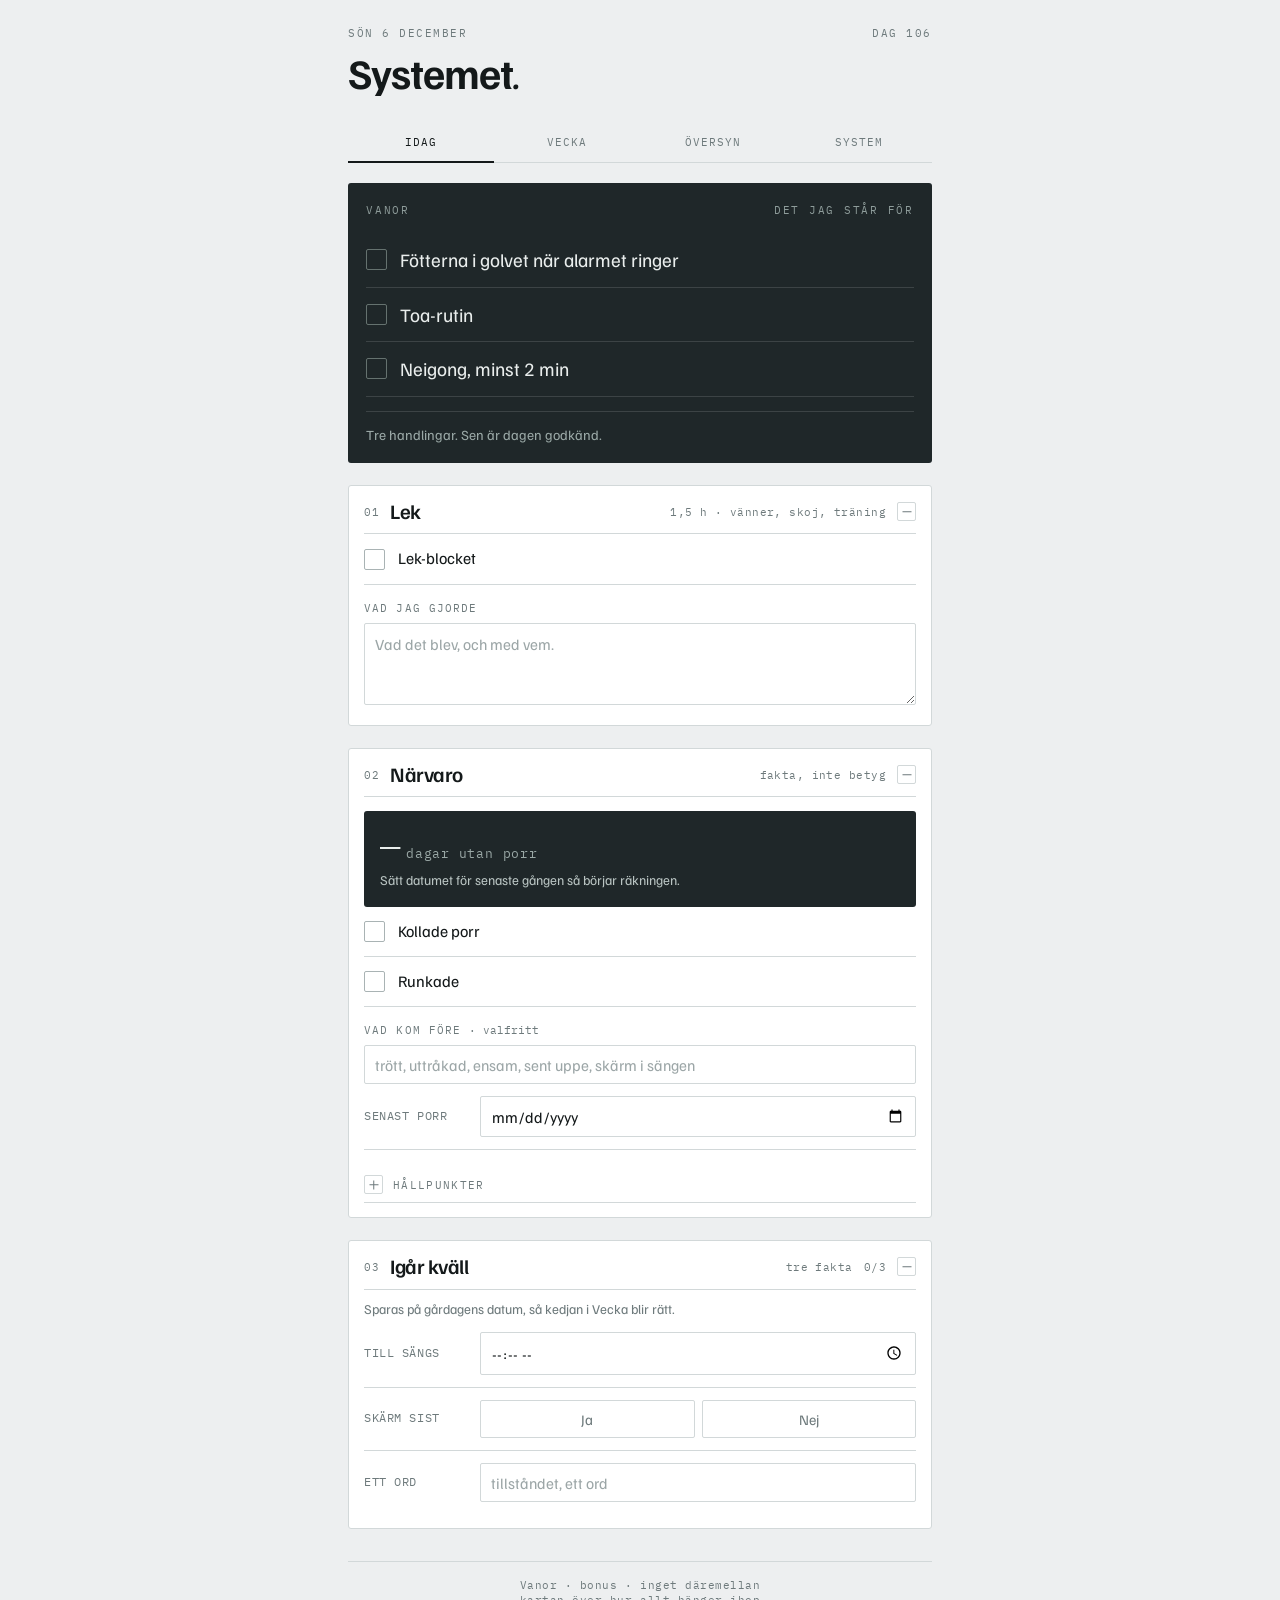
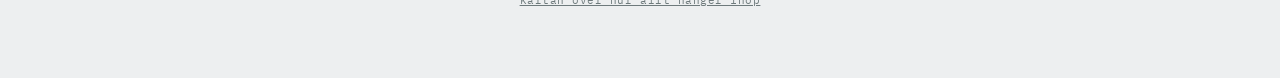
==== index.html @ 04abfb02 "Återläsning slår ihop systemfälten i stället för att ersätta dem En backup som bara nämner några fäl" ====
<!DOCTYPE html>
<html lang="sv">
<head>
<meta charset="utf-8">
<meta name="viewport" content="width=device-width, initial-scale=1, viewport-fit=cover">
<title>Systemet · enkel</title>
<meta name="apple-mobile-web-app-capable" content="yes">
<meta name="apple-mobile-web-app-status-bar-style" content="default">
<meta name="apple-mobile-web-app-title" content="Systemet">
<meta name="theme-color" content="#EDEFF0">
<link rel="apple-touch-icon" href="ikon-180.png">
<link rel="icon" href="ikon-180.png">
<link rel="manifest" href="manifest.json">
<link rel="preconnect" href="https://fonts.googleapis.com">
<link rel="preconnect" href="https://fonts.gstatic.com" crossorigin>
<link href="https://fonts.googleapis.com/css2?family=Familjen+Grotesk:ital,wght@0,400..700;1,400..700&family=IBM+Plex+Mono:wght@400;500&display=swap" rel="stylesheet">
<style>
:root{--paper:#EDEFF0;--ground:#1F2729;--ink:#14191A;--muted:#6E7A7C;
  --line:#D2D8D9;--pine:#2F5A4C;--pine-lit:#5FA98E}
*{box-sizing:border-box;-webkit-tap-highlight-color:transparent}
html,body{margin:0;padding:0}
body{background:var(--paper);color:var(--ink);font-family:"Familjen Grotesk",system-ui,sans-serif;
  font-size:16px;line-height:1.45;padding-bottom:60px;-webkit-font-smoothing:antialiased}
.wrap{max-width:620px;margin:0 auto;padding:0 18px}
header{padding:26px 0 12px}
.eyebrow{font-family:"IBM Plex Mono",monospace;font-size:11px;letter-spacing:.14em;text-transform:uppercase;
  color:var(--muted);display:flex;justify-content:space-between;align-items:baseline}
h1{font-size:clamp(30px,9vw,42px);line-height:.98;margin:10px 0 0;font-weight:700;letter-spacing:-.025em}
h1 em{font-style:italic;font-weight:400}
nav{display:flex;border-bottom:1px solid var(--line);margin-top:18px}
nav button{flex:1;background:none;border:0;padding:12px 2px;cursor:pointer;font-family:"IBM Plex Mono",monospace;
  font-size:11px;letter-spacing:.09em;text-transform:uppercase;color:var(--muted);
  border-bottom:2px solid transparent;margin-bottom:-1px}
nav button[aria-selected="true"]{color:var(--ink);border-bottom-color:var(--ink)}
nav button:focus-visible{outline:2px solid var(--pine);outline-offset:-2px}

.golv{background:var(--ground);color:#E9EDEC;margin:20px 0 0;padding:20px 18px 18px;border-radius:3px;
  transition:box-shadow .35s ease}
.golv.klart{box-shadow:0 10px 0 -4px rgba(47,90,76,.55)}
.golv-lbl{font-family:"IBM Plex Mono",monospace;font-size:11px;letter-spacing:.16em;text-transform:uppercase;
  color:#8E9C9A;margin-bottom:14px;display:flex;justify-content:space-between}
.golv .item{border-color:rgba(255,255,255,.13)}
.golv .item label{color:#E9EDEC;font-size:19px}
.golv .box{border-color:#65726F}
.golv .item.on .box{background:var(--pine-lit);border-color:var(--pine-lit)}
.golv .item.on .box:after{border-color:var(--ground)}
.golv-status{margin-top:14px;padding-top:13px;border-top:1px solid rgba(255,255,255,.13);font-size:14px;color:#9AA8A6}
.golv-status.klart{color:var(--pine-lit)}
.golv-note{margin-top:8px;font-size:13.5px;color:#B9C4C2;line-height:1.4}

.block{margin-top:26px}
#tab-idag{counter-reset:blk}
#tab-idag .block{counter-increment:blk;background:#fff;border:1px solid var(--line);border-radius:3px;
  padding:0 15px 14px;margin-top:22px}
#tab-idag .block[data-open="false"]{padding-bottom:0;background:#F5F7F7}
.blk-h{display:flex;justify-content:space-between;align-items:baseline;padding-bottom:7px;
  border-bottom:1px solid var(--line);font-family:"IBM Plex Mono",monospace;font-size:11px;
  letter-spacing:.14em;text-transform:uppercase;color:var(--muted)}
button.blk-h{width:100%;background:none;border:0;border-bottom:1px solid var(--line);cursor:pointer;
  text-align:left;padding:15px 0 11px;align-items:center}
button.blk-h:focus-visible{outline:2px solid var(--pine);outline-offset:2px}
#tab-idag .block[data-open="false"] button.blk-h{border-bottom-color:transparent}
.blk-h .t{font-family:"Familjen Grotesk",sans-serif;font-size:20.5px;font-weight:600;letter-spacing:-.025em;
  text-transform:none;color:var(--ink);line-height:1.05}
#tab-idag .blk-h .t:before{content:counter(blk,decimal-leading-zero);font-family:"IBM Plex Mono",monospace;
  font-size:11px;font-weight:400;letter-spacing:.1em;color:var(--muted);margin-right:10px;vertical-align:3px}
.blk-h .meta{display:flex;align-items:center;gap:11px;flex:none}
.blk-h .note{letter-spacing:.04em;text-transform:none;font-size:11px}
.blurb{font-size:13.5px;color:var(--muted);margin:9px 0 2px;line-height:1.45}

.fold-h{display:flex;align-items:center;gap:10px;width:100%;background:none;border:0;padding:11px 0 8px;
  cursor:pointer;text-align:left;border-bottom:1px solid var(--line);font-family:"IBM Plex Mono",monospace;
  font-size:11px;letter-spacing:.12em;text-transform:uppercase;color:var(--muted)}
.pm{flex:none;width:19px;height:19px;border:1px solid var(--line);border-radius:2px;position:relative;background:#fff}
.pm:before,.pm:after{content:"";position:absolute;background:var(--muted);left:50%;top:50%;
  transform:translate(-50%,-50%)}
.pm:before{width:9px;height:1.5px}
.pm:after{width:1.5px;height:9px;transition:opacity .15s ease}
[aria-expanded="true"] .pm:after{opacity:0}
.fold-h .spc{flex:1}
.cnt{letter-spacing:.04em;text-transform:none;font-family:"IBM Plex Mono",monospace;font-size:11px;color:var(--muted)}
.fold-h:focus-visible{outline:2px solid var(--pine);outline-offset:2px}

.item{display:flex;align-items:center;gap:13px;padding:13px 0;border-bottom:1px solid var(--line);
  cursor:pointer;min-height:48px}
.item:last-child{border-bottom:0}
.box{flex:none;width:21px;height:21px;border:1.5px solid #A9B3B4;border-radius:2px;position:relative;
  transition:background .12s ease,border-color .12s ease}
.box:after{content:"";position:absolute;left:6.5px;top:2.5px;width:5px;height:10px;border:solid #fff;
  border-width:0 2px 2px 0;transform:rotate(42deg) scale(.5);opacity:0;
  transition:opacity .12s ease,transform .12s ease}
.item.on .box{background:var(--ink);border-color:var(--ink)}
.item.on .box:after{opacity:1;transform:rotate(42deg) scale(1)}
.item label{flex:1;cursor:pointer;font-size:16px}
.item.on label{color:var(--muted)}
.item:focus-visible{outline:2px solid var(--pine);outline-offset:2px}
.cap{font-family:"IBM Plex Mono",monospace;font-size:11px;color:var(--muted)}

.field{display:flex;align-items:center;gap:12px;padding:12px 0;border-bottom:1px solid var(--line)}
.field:last-child{border-bottom:0}
.field .lbl{flex:none;width:104px;font-family:"IBM Plex Mono",monospace;font-size:11.5px;letter-spacing:.05em;
  text-transform:uppercase;color:var(--muted)}
input[type=text],input[type=time],input[type=date],input[type=password],textarea{flex:1;width:100%;
  font-family:"Familjen Grotesk",sans-serif;font-size:15.5px;color:var(--ink);background:#fff;
  border:1px solid var(--line);border-radius:2px;padding:9px 10px}
textarea{resize:vertical;min-height:82px;line-height:1.45}
input:focus,textarea:focus{outline:0;border-color:var(--ink)}
input::placeholder,textarea::placeholder{color:#9CA6A7}
.obs{margin-top:16px}
.obs-l{font-family:"IBM Plex Mono",monospace;font-size:11px;letter-spacing:.1em;text-transform:uppercase;
  color:var(--muted);margin-bottom:6px}

.pair{display:flex;gap:7px;flex:1}
.pair button{flex:1;padding:9px 4px;border:1px solid var(--line);background:#fff;border-radius:2px;
  font-family:"Familjen Grotesk",sans-serif;font-size:14.5px;color:var(--muted);cursor:pointer}
.pair button[aria-pressed="true"]{background:var(--ink);border-color:var(--ink);color:#fff}

.chain{margin-top:8px;overflow-x:auto;-webkit-overflow-scrolling:touch}
table.wk{border-collapse:collapse;width:100%;min-width:400px}
table.wk th,table.wk td{font-family:"IBM Plex Mono",monospace;font-size:11px;text-align:center;padding:7px 2px;
  border-bottom:1px solid var(--line)}
table.wk th{color:var(--muted);font-weight:400;letter-spacing:.06em}
table.wk td.row-lbl,table.wk th.row-lbl{text-align:left;width:104px;color:var(--muted);letter-spacing:.04em;
  text-transform:uppercase;font-size:10px}
table.wk td.idag{background:rgba(47,90,76,.07)}
.dot{display:inline-block;width:11px;height:11px;border-radius:50%;border:1.5px solid #B4BDBE}
.dot.fill{background:var(--pine);border-color:var(--pine)}
.chain-key{font-size:12.5px;color:var(--muted);margin-top:11px;line-height:1.5}

.streck{background:var(--ground);color:#E9EDEC;border-radius:3px;padding:17px 16px;margin-top:14px}
.streck .n{font-family:"IBM Plex Mono",monospace;font-size:34px;letter-spacing:-.03em;line-height:1}
.streck .n small{font-size:13px;letter-spacing:.06em;color:#9AA8A6;margin-left:7px}
.streck .nasta{font-size:13.5px;color:#B9C4C2;margin-top:8px;line-height:1.45}
.fira{background:var(--pine);color:#fff;border-radius:3px;padding:13px 15px;margin-top:12px;font-size:15px;line-height:1.4}
.fira b{font-weight:600}
.mil{display:flex;gap:11px;padding:9px 0;border-bottom:1px solid var(--line);align-items:flex-start}
.mil:last-child{border-bottom:0}
.mil .d{font-family:"IBM Plex Mono",monospace;font-size:11px;color:var(--muted);flex:none;width:62px;padding-top:3px}
.mil .k{flex:none;width:14px;padding-top:2px;color:var(--pine)}
.mil .txt{flex:1;font-size:14px;line-height:1.45}
.mil .txt b{font-weight:600}
.mil.passerad .txt{color:var(--muted)}

.q{margin-top:20px}
.q-n{font-family:"IBM Plex Mono",monospace;font-size:11px;letter-spacing:.1em;color:var(--muted);text-transform:uppercase}
.q-t{font-size:16.5px;margin:4px 0 8px;line-height:1.35}
.btn{display:inline-block;width:100%;padding:13px;border:1px solid var(--ink);background:var(--ink);color:#fff;
  border-radius:2px;cursor:pointer;font-family:"Familjen Grotesk",sans-serif;font-size:15px}
.btn.ghost{background:none;color:var(--ink)}
.btn:active{opacity:.82}
.saved{font-family:"IBM Plex Mono",monospace;font-size:11px;color:var(--pine);text-align:center;margin-top:9px;
  min-height:15px;letter-spacing:.06em}
.princip{border-left:2px solid var(--ink);padding:2px 0 2px 14px;margin:16px 0;font-size:14.5px;line-height:1.5}
.princip b{font-weight:600}
.synkstat{margin-top:12px;padding-top:11px;border-top:1px solid var(--line);font-size:13px;
  color:var(--muted);line-height:1.5}
.synkstat b{font-weight:600;color:var(--ink)}
.logg{border:1px solid var(--line);background:#fff;border-radius:2px;padding:12px 13px;margin-top:11px}
.logg .dt{font-family:"IBM Plex Mono",monospace;font-size:10.5px;letter-spacing:.08em;color:var(--muted);
  text-transform:uppercase}
.logg p{margin:6px 0 0;font-size:14px;line-height:1.5;white-space:pre-wrap}
.hidden{display:none}
.err{font-size:13px;color:#8A4A3C;background:#F6E9E6;border:1px solid #E4CBC5;padding:10px 12px;border-radius:2px;
  margin-top:14px;line-height:1.45}
footer{margin-top:32px;padding-top:16px;border-top:1px solid var(--line);font-family:"IBM Plex Mono",monospace;
  font-size:10.5px;color:var(--muted);letter-spacing:.05em;text-align:center;padding-bottom:10px}
@media (prefers-reduced-motion:reduce){*{transition:none!important}}
</style>
</head>
<body>
<div class="wrap">

<header>
  <div class="eyebrow"><span id="datum">—</span><span id="dagnr">—</span></div>
  <h1>Systemet<em>.</em></h1>
</header>

<nav role="tablist">
  <button role="tab" aria-selected="true" data-tab="idag">Idag</button>
  <button role="tab" aria-selected="false" data-tab="vecka">Vecka</button>
  <button role="tab" aria-selected="false" data-tab="oversyn">Översyn</button>
  <button role="tab" aria-selected="false" data-tab="sys">System</button>
</nav>

<div id="fel" class="err hidden"></div>

<div id="tab-idag">

  <div class="golv" id="golvBox">
    <div class="golv-lbl"><span>Vanor</span><span>det jag står för</span></div>
    <div class="item" data-k="fotter" tabindex="0" role="checkbox" aria-checked="false">
      <span class="box"></span><label>Fötterna i golvet när alarmet ringer</label></div>
    <div class="item" data-k="toa" tabindex="0" role="checkbox" aria-checked="false">
      <span class="box"></span><label>Toa-rutin</label></div>
    <div class="item" data-k="neigong" tabindex="0" role="checkbox" aria-checked="false">
      <span class="box"></span><label>Neigong, minst 2 min</label></div>
    <div class="golv-status" id="golvStatus">Tre handlingar. Sen är dagen godkänd.</div>
    <div class="golv-note hidden" id="golvNote"></div>
  </div>

  <div class="block" data-blk="bLek">
    <button class="blk-h" data-fold="bLek" aria-expanded="true">
      <span class="t">Lek</span>
      <span class="meta"><span class="note">1,5 h · vänner, skoj, träning</span><span class="pm"></span></span></button>
    <div data-fold-body="bLek">
      <div class="item" data-k="lek" tabindex="0" role="checkbox" aria-checked="false">
        <span class="box"></span><label>Lek-blocket</label></div>
      <div class="obs"><div class="obs-l">Vad jag gjorde</div>
        <textarea id="lekVad" placeholder="Vad det blev, och med vem."></textarea></div>
    </div>
  </div>

  <div class="block" data-blk="bNarvaro">
    <button class="blk-h" data-fold="bNarvaro" aria-expanded="true">
      <span class="t">Närvaro</span>
      <span class="meta"><span class="note">fakta, inte betyg</span><span class="pm"></span></span></button>
    <div data-fold-body="bNarvaro">

      <div class="streck">
        <div class="n" id="streckN">—<small>dagar utan porr</small></div>
        <div class="nasta" id="streckNasta">Sätt datumet för senaste gången så börjar räkningen.</div>
      </div>
      <div class="fira hidden" id="fira"></div>

      <div class="item" data-k="porr" tabindex="0" role="checkbox" aria-checked="false">
        <span class="box"></span><label>Kollade porr</label></div>
      <div class="item" data-k="runk" tabindex="0" role="checkbox" aria-checked="false">
        <span class="box"></span><label>Runkade</label></div>
      <div class="field" id="narvRad"><span class="lbl">Hur</span><span class="pair">
        <button type="button" id="narvJa" aria-pressed="false">Närvarande</button>
        <button type="button" id="narvNej" aria-pressed="false">Ej närvarande</button></span></div>
      <div class="obs"><div class="obs-l">Vad kom före <span style="text-transform:none;letter-spacing:0">· valfritt</span></div>
        <input type="text" id="notering" placeholder="trött, uttråkad, ensam, sent uppe, skärm i sängen"></div>
      <div class="field"><span class="lbl">Senast porr</span><input type="date" id="porrSenast"></div>

      <button class="fold-h" data-fold="milstolpar" aria-expanded="false" style="margin-top:14px">
        <span class="pm"></span><span class="spc">Hållpunkter</span><span class="cnt" id="cntMil"></span></button>
      <div data-fold-body="milstolpar" class="hidden">
        <div id="milLista"></div>
        <div class="blurb" style="margin-top:12px">Det som cirkulerar som exakta veckoscheman över dopaminreceptorer
          är inte belagt hos människor. Det som är väl beskrivet är att sug, sömn och humör förändras över veckor,
          och att hållpunkter hjälper. Siffrorna här är något att fira, inte hjärnavbildning.</div>
      </div>
    </div>
  </div>

  <div class="block" data-blk="bFakta">
    <button class="blk-h" data-fold="bFakta" aria-expanded="true">
      <span class="t">Igår kväll</span>
      <span class="meta"><span class="note">tre fakta</span>
        <span class="cnt" id="cntFakta"></span><span class="pm"></span></span></button>
    <div data-fold-body="bFakta">
      <div class="blurb">Sparas på gårdagens datum, så kedjan i Vecka blir rätt.</div>
      <div class="field"><span class="lbl">Till sängs</span><input type="time" id="sang"></div>
      <div class="field"><span class="lbl">Skärm sist</span><span class="pair">
        <button type="button" id="skarmJa" aria-pressed="false">Ja</button>
        <button type="button" id="skarmNej" aria-pressed="false">Nej</button></span></div>
      <div class="field"><span class="lbl">Ett ord</span>
        <input type="text" id="ord" maxlength="24" placeholder="tillståndet, ett ord"></div>
    </div>
  </div>
</div>

<div id="tab-vecka" class="hidden">
  <div class="block" style="margin-top:22px">
    <div class="blk-h"><span>Kedjan</span><span class="note">kväll → morgon</span></div>
    <div class="blurb">Den enda korrelationen som betyder något just nu: vad kvällen gjorde med fötterna i golvet.</div>
    <div class="chain"><table class="wk" id="kedja"></table></div>
    <div class="chain-key">Fylld prick = gjort. Tom = inte gjort. Punkt = ingen data den dagen.</div>
  </div>
</div>

<div id="tab-oversyn" class="hidden">
  <div class="block" style="margin-top:22px">
    <div class="blk-h"><span>Översyn</span><span class="note" id="nastaText">—</span></div>
    <div class="blurb">Var fjortonde dag. Den enda platsen där något ändras — inte i stunden, inte en trög morgon.</div>

    <div class="q"><div class="q-n">01 · Hur gick det</div>
      <div class="q-t">Vad hände de här två veckorna?</div>
      <textarea id="o1" placeholder="Beskriv, betygsätt inte. Vad gjordes, vad gled, vad var lättare än väntat."></textarea></div>

    <div class="q"><div class="q-n">02 · Justering</div>
      <div class="q-t">Vad ska justeras, och hur testar du det?</div>
      <textarea id="o2" placeholder="Exempel: varannan morgon glömde jag borsta tänderna → jag lägger en påminnelse på telefonen kl 07:00 och testar en vecka.&#10;&#10;En justering i taget. Den ska vara en konkret handling, inte en föresats."></textarea>
      <div class="field" style="margin-top:10px"><span class="lbl">Testar till</span><input type="date" id="oTest"></div></div>

    <div class="q"><div class="q-n">03 · Lägga till</div>
      <div class="q-t">Ska något nytt in?</div>
      <textarea id="o3" placeholder="En ny vana i taget, under två minuter, staplad på ett befintligt ankare. Eller: nej, inget den här gången — det är ett lika bra svar."></textarea></div>

    <div class="princip"><b>Missen är information om en designbrist, inte en dom över dig.</b>
      Snoozet visade sig vara en vana utan definierad minsta handling. Leta efter samma sak här.</div>

    <div class="field" style="margin-top:16px"><span class="lbl">Nästa översyn</span><input type="date" id="nastaDatum"></div>
    <button class="btn" id="sparaOversyn" style="margin-top:14px">Spara översyn</button>
    <div class="saved" id="oSaved"></div>
  </div>

  <div class="block">
    <button class="fold-h" data-fold="logg" aria-expanded="false">
      <span class="pm"></span><span class="spc">Tidigare översyner</span><span class="cnt" id="cntLogg"></span></button>
    <div data-fold-body="logg" class="hidden"><div id="loggLista"></div></div>
  </div>
</div>

<div id="tab-sys" class="hidden">
  <div class="block" style="margin-top:22px">
    <div class="blk-h"><span>Principerna</span></div>
    <div class="princip"><b>Två kategorier, aldrig tre.</b> Allt är antingen en vana med en definierad minsta
      handling, eller äkta bonus. Så fort något känns som ett krav utan minsta handling — ge det en, eller släpp det.</div>
    <div class="princip"><b>Observera dagligen, ändra varannan vecka.</b> En dag är brus. Mönster syns först över tid.</div>
    <div class="princip"><b>Missa aldrig två gånger.</b> En dag är data. Två i rad är en riktning.</div>
  </div>

  <div class="block">
    <div class="blk-h"><span>Synk</span><span class="note">telefon ↔ dator</span></div>
    <div class="blurb">Datan krypteras i den här webbläsaren innan den skickas, och lagras i din egen Google Drive.
      Lösenordet lämnar aldrig enheten — tappar du det går datan inte att läsa. Se SYNK.md för uppsättningen.
      Lämnar du fälten tomma sparas allt bara lokalt.</div>
    <div class="field"><span class="lbl">Adress</span><input type="text" id="synkUrl" placeholder="https://script.google.com/macros/s/…/exec"></div>
    <div class="field"><span class="lbl">Lösenord</span><input type="password" id="synkFras" placeholder="samma på alla enheter"></div>
    <button class="btn ghost" id="synkSpara" style="margin-top:12px">Spara och skicka upp</button>
    <button class="btn ghost" id="synkHamta" style="margin-top:8px">Hämta ner nu</button>
    <div class="saved" id="synkSaved"></div>
    <div class="synkstat" id="synkStat"></div>
  </div>

  <div class="block">
    <div class="blk-h"><span>Inställningar</span></div>
    <div class="field"><span class="lbl">Dag 1 var</span><input type="date" id="startDatum"></div>
    <button class="btn ghost" id="sparaInst" style="margin-top:12px">Spara inställningar</button>
    <div class="saved" id="instSaved"></div>
  </div>

  <div class="block">
    <div class="blk-h"><span>Backup</span><span class="note">på den här enheten</span></div>
    <div class="blurb">CSV är för att titta på. JSON är den som kan läsas tillbaka.</div>
    <button class="btn" id="exportBtn" style="margin-top:8px">Ladda ner all data som CSV</button>
    <button class="btn ghost" id="jsonBtn" style="margin-top:8px">Ladda ner backup (JSON)</button>
    <button class="btn ghost" id="jsonImp" style="margin-top:8px">Läs tillbaka en backup</button>
    <input type="file" id="jsonFil" accept="application/json,.json" class="hidden">
    <div class="saved" id="expSaved"></div>
  </div>
</div>

<footer>Vanor · bonus · inget däremellan<br>
<a href="karta.html" style="color:var(--muted)">kartan över hur allt hänger ihop</a></footer>
</div>

<script>
/* ---------- lagring ---------- */
const mem={},NYCK='enkel:';
const LS=(function(){try{const t=NYCK+'__probe';localStorage.setItem(t,'1');localStorage.removeItem(t);return localStorage;}catch(e){return null;}})();
const S={
  get(k){if(LS){const v=LS.getItem(NYCK+k);return v===null?null:v;}return mem[k]!==undefined?mem[k]:null;},
  set(k,v){mem[k]=v;if(LS){try{LS.setItem(NYCK+k,v);}catch(e){visaFel('Webbläsaren låter inte sidan spara.');}}else visaFel('Webbläsaren låter inte sidan spara.');},
  keys(p){if(LS){const o=[];for(let i=0;i<LS.length;i++){const k=LS.key(i);
    if(k&&k.indexOf(NYCK)===0&&k.slice(NYCK.length).indexOf(p)===0)o.push(k.slice(NYCK.length));}return o;}
    return Object.keys(mem).filter(x=>x.indexOf(p)===0);}
};
function visaFel(t){const f=document.getElementById('fel');
  f.textContent=t+' Det du skriver finns kvar på skärmen men försvinner vid omladdning. Prova ett vanligt fönster i stället för privat läge.';
  f.classList.remove('hidden');}

/* ---------- datum ---------- */
const idag=new Date();
const nk=d=>d.getFullYear()+'-'+String(d.getMonth()+1).padStart(2,'0')+'-'+String(d.getDate()).padStart(2,'0');
const IDAG=nk(idag);
const igarD=new Date(idag);igarD.setDate(igarD.getDate()-1);
const IGAR=nk(igarD);
const VD=['sön','mån','tis','ons','tor','fre','lör'];
const MN=['januari','februari','mars','april','maj','juni','juli','augusti','september','oktober','november','december'];
const dagarMellan=(a,b)=>Math.round((Date.parse(b+'T00:00:00Z')-Date.parse(a+'T00:00:00Z'))/86400000);

/* ---------- hållpunkter ---------- */
const MILSTOLPAR=[
 {d:3,t:'Tre dagar',s:'Brantast här. Sug och irritation brukar vara som mest påtagliga de första dygnen.'},
 {d:7,t:'En vecka',s:'Första riktiga hållpunkten. Sömnen är det som oftast märks först.'},
 {d:14,t:'Två veckor',s:'Impulsen kommer fortfarande. Det som brukar ändras är mellanrummet mellan impuls och handling.'},
 {d:21,t:'Tre veckor',s:'Ungefär här slutar det vara en pågående ansträngning och börjar bli en vardag.'},
 {d:30,t:'30 dagar',s:'Många beskriver en svacka runt den här punkten — lägre lust överlag, inte bara mot porr. Den brukar gå över. Det är inte ett tecken på att något gått sönder.'},
 {d:60,t:'60 dagar',s:'Tillräckligt långt för att du ska ha data: du vet nu vilka situationer som faktiskt drar.'},
 {d:90,t:'90 dagar',s:'Siffran som oftast nämns som "reboot". Den är folklore snarare än mätt neurovetenskap — men det är en bra sträcka att sikta mot.'},
 {d:180,t:'Ett halvår',s:'Här är det inte längre ett projekt.'},
 {d:365,t:'Ett år',s:''}
];

/* ---------- modell ---------- */
const TOM={fotter:false,toa:false,neigong:false,lek:false,lekVad:'',
  porr:false,runk:false,narvaro:null,notering:'',sang:'',skarm:null,ord:''};
const kopia=o=>JSON.parse(JSON.stringify(o));
let dag=kopia(TOM),igar=kopia(TOM);
let sys={start:'2026-08-23',porrSenast:'',forePorr:'',oversyn:{o1:'',o2:'',o3:'',test:''},logg:[],nasta:'',
  fold:{bLek:true,bNarvaro:true,bFakta:true,milstolpar:false,logg:false},synk:{url:'',fras:''}};
let igarVanor=null;
const esc=s=>String(s).replace(/[&<>"]/g,c=>({'&':'&amp;','<':'&lt;','>':'&gt;','"':'&quot;'}[c]));

function synkFranLank(){
  const m=(location.hash||'').match(/synk=([A-Za-z0-9_\-=]+)/);
  if(!m)return null;
  try{return atob(m[1].replace(/-/g,'+').replace(/_/g,'/'));}catch(e){return null;}}

function ladda(){
  const s=S.get('system');
  if(s){try{const q=JSON.parse(s);const f=Object.assign({},sys.fold,q.fold||{});
    sys=Object.assign(sys,q);sys.fold=f;sys.synk=Object.assign({url:'',fras:''},q.synk||{});
    if(!Array.isArray(sys.logg))sys.logg=[];}catch(e){}}
  const d=S.get('day:'+IDAG);dag=kopia(TOM);
  if(d){try{dag=Object.assign(kopia(TOM),JSON.parse(d));}catch(e){}}
  const g=S.get('day:'+IGAR);igar=kopia(TOM);
  if(g){try{igar=Object.assign(kopia(TOM),JSON.parse(g));}catch(e){}}
  igarVanor=g?!!(igar.fotter&&igar.toa&&igar.neigong):null;
  if(!sys.nasta){const n=new Date(idag);n.setDate(n.getDate()+14);sys.nasta=nk(n);}
  const franLank=synkFranLank();
  if(franLank&&franLank!==sys.synk.url){sys.synk.url=franLank;S.set('system',JSON.stringify(sys));}
  if(franLank)history.replaceState(null,'',location.pathname);
}

/* ---------- fällning ---------- */
function satt(f,open){
  const h=document.querySelector('[data-fold="'+f+'"]'),b=document.querySelector('[data-fold-body="'+f+'"]');
  if(!h||!b)return;
  h.setAttribute('aria-expanded',open?'true':'false');
  b.classList.toggle('hidden',!open);
  const blk=h.closest('.block');if(blk&&blk.dataset.blk===f)blk.dataset.open=open?'true':'false';}
document.querySelectorAll('[data-fold]').forEach(h=>{
  h.onclick=()=>{const f=h.dataset.fold,open=h.getAttribute('aria-expanded')!=='true';
    satt(f,open);sys.fold[f]=open;sparaSys(false);};});

/* ---------- sparning ---------- */
let t1=null,t2=null;
function rort(){S.set('meta',JSON.stringify({uppdaterad:Date.now()}));synkaSenare();}
function sparaDag(){clearTimeout(t1);t1=setTimeout(()=>{S.set('day:'+IDAG,JSON.stringify(dag));rort();},250);}
function sparaIgar(){clearTimeout(t2);t2=setTimeout(()=>{S.set('day:'+IGAR,JSON.stringify(igar));rort();},250);}
function sparaSys(rorDatan){S.set('system',JSON.stringify(sys));if(rorDatan!==false)rort();}
function kvittera(id,t){const e=document.getElementById(id);e.textContent=t;setTimeout(()=>{if(e.textContent===t)e.textContent='';},2800);}

/* ---------- rita ---------- */
function rita(){
  const dnr=dagarMellan(sys.start,IDAG)+1;
  document.getElementById('datum').textContent=VD[idag.getDay()]+' '+idag.getDate()+' '+MN[idag.getMonth()];
  document.getElementById('dagnr').textContent=(isNaN(dnr)||dnr<1)?'':'dag '+dnr;
  document.querySelectorAll('.item[data-k]').forEach(el=>{
    const on=!!dag[el.dataset.k];el.classList.toggle('on',on);el.setAttribute('aria-checked',on?'true':'false');});
  const klart=dag.fotter&&dag.toa&&dag.neigong;
  document.getElementById('golvBox').classList.toggle('klart',klart);
  const st=document.getElementById('golvStatus');
  st.classList.toggle('klart',klart);
  st.textContent=klart?'Dagen är godkänd. Allt härifrån är bonus.':'Tre handlingar. Sen är dagen godkänd.';
  const note=document.getElementById('golvNote');
  if(igarVanor===false&&!klart){
    note.textContent='Igår blev vanorna inte gjorda. Då är idag den som räknas — missa aldrig två gånger.';
    note.classList.remove('hidden');}else note.classList.add('hidden');

  document.getElementById('lekVad').value=dag.lekVad||'';
  document.getElementById('notering').value=dag.notering||'';
  document.getElementById('narvRad').classList.toggle('hidden',!dag.runk);
  document.getElementById('narvJa').setAttribute('aria-pressed',dag.narvaro===true?'true':'false');
  document.getElementById('narvNej').setAttribute('aria-pressed',dag.narvaro===false?'true':'false');
  document.getElementById('porrSenast').value=sys.porrSenast||'';
  document.getElementById('sang').value=igar.sang||'';
  document.getElementById('ord').value=igar.ord||'';
  document.getElementById('skarmJa').setAttribute('aria-pressed',igar.skarm===true?'true':'false');
  document.getElementById('skarmNej').setAttribute('aria-pressed',igar.skarm===false?'true':'false');
  document.getElementById('cntFakta').textContent=[igar.sang,igar.skarm!=null?'x':'',igar.ord].filter(Boolean).length+'/3';
  ritaStreck();
}

function ritaStreck(){
  const n=document.getElementById('streckN'),nasta=document.getElementById('streckNasta'),
        fira=document.getElementById('fira'),lista=document.getElementById('milLista');
  let d=null;
  if(sys.porrSenast){const x=dagarMellan(sys.porrSenast,IDAG);if(!isNaN(x)&&x>=0)d=x;}
  if(d===null){
    n.innerHTML='—<small>dagar utan porr</small>';
    nasta.textContent='Sätt datumet för senaste gången så börjar räkningen.';
    fira.classList.add('hidden');
    document.getElementById('cntMil').textContent='';
  }else{
    n.innerHTML=d+'<small>'+(d===1?'dag':'dagar')+' utan porr</small>';
    const nm=MILSTOLPAR.find(m=>m.d>d);
    nasta.textContent=nm?('Nästa hållpunkt: '+nm.t.toLowerCase()+', om '+(nm.d-d)+' '+((nm.d-d)===1?'dag':'dagar')+'.')
      :'Bortom sista hållpunkten.';
    const traff=MILSTOLPAR.find(m=>m.d===d);
    if(traff){fira.innerHTML='<b>Idag: '+esc(traff.t)+'.</b> '+esc(traff.s||'Fira det.');fira.classList.remove('hidden');}
    else fira.classList.add('hidden');
    document.getElementById('cntMil').textContent=MILSTOLPAR.filter(m=>m.d<=d).length+'/'+MILSTOLPAR.length;
  }
  lista.innerHTML=MILSTOLPAR.map(m=>{
    const passerad=(d!==null&&d>=m.d);
    return '<div class="mil'+(passerad?' passerad':'')+'"><span class="d">'+m.d+' d</span>'+
      '<span class="k">'+(passerad?'✓':'')+'</span>'+
      '<span class="txt"><b>'+esc(m.t)+'</b>'+(m.s?' — '+esc(m.s):'')+'</span></div>';}).join('');
}

/* ---------- interaktion ---------- */
document.querySelectorAll('.item[data-k]').forEach(el=>{
  const v=()=>{
    const k=el.dataset.k;
    dag[k]=!dag[k];
    if(k==='porr'){
      if(dag.porr){sys.forePorr=sys.porrSenast;sys.porrSenast=IDAG;}
      else if(sys.porrSenast===IDAG){sys.porrSenast=sys.forePorr||'';}
      sparaSys();
    }
    if(k==='runk'&&!dag.runk)dag.narvaro=null;
    sparaDag();rita();};
  el.addEventListener('click',v);
  el.addEventListener('keydown',e=>{if(e.key===' '||e.key==='Enter'){e.preventDefault();v();}});});

['lekVad','notering'].forEach(id=>{
  document.getElementById(id).oninput=e=>{dag[id]=e.target.value;sparaDag();};});
document.getElementById('narvJa').onclick=()=>{dag.narvaro=dag.narvaro===true?null:true;sparaDag();rita();};
document.getElementById('narvNej').onclick=()=>{dag.narvaro=dag.narvaro===false?null:false;sparaDag();rita();};
document.getElementById('porrSenast').onchange=e=>{sys.porrSenast=e.target.value;sparaSys();ritaStreck();};
document.getElementById('sang').oninput=e=>{igar.sang=e.target.value;sparaIgar();rita();};
document.getElementById('ord').oninput=e=>{igar.ord=e.target.value;sparaIgar();rita();};
document.getElementById('skarmJa').onclick=()=>{igar.skarm=igar.skarm===true?null:true;sparaIgar();rita();};
document.getElementById('skarmNej').onclick=()=>{igar.skarm=igar.skarm===false?null:false;sparaIgar();rita();};

document.querySelectorAll('nav button').forEach(b=>{
  b.onclick=()=>{document.querySelectorAll('nav button').forEach(x=>x.setAttribute('aria-selected','false'));
    b.setAttribute('aria-selected','true');
    ['idag','vecka','oversyn','sys'].forEach(t=>
      document.getElementById('tab-'+t).classList.toggle('hidden',t!==b.dataset.tab));
    if(b.dataset.tab==='vecka')ritaVecka();
    if(b.dataset.tab==='oversyn')ritaOversyn();
    if(b.dataset.tab==='sys')ritaSys();
    window.scrollTo(0,0);};});

/* ---------- vecka ---------- */
function ritaVecka(){
  const dagar=[];
  for(let i=6;i>=0;i--){
    const d=new Date(idag);d.setDate(d.getDate()-i);const k=nk(d);
    let data=k===IDAG?dag:(k===IGAR?igar:null);
    if(!data){const r=S.get('day:'+k);if(r){try{data=JSON.parse(r);}catch(e){}}}
    dagar.push({d,k,data});}
  const huvud='<tr><th class="row-lbl"></th>'+dagar.map(x=>
    '<th'+(x.k===IDAG?' class="idag"':'')+'>'+VD[x.d.getDay()]+'<br>'+x.d.getDate()+'</th>').join('')+'</tr>';
  const rad=(l,fn)=>'<tr><td class="row-lbl">'+l+'</td>'+dagar.map(x=>
    '<td'+(x.k===IDAG?' class="idag"':'')+'>'+(x.data?fn(x.data):'·')+'</td>').join('')+'</tr>';
  const prick=v=>'<span class="dot'+(v?' fill':'')+'"></span>';
  document.getElementById('kedja').innerHTML=huvud
    +rad('Till sängs',d=>d.sang||'·')
    +rad('Skärm sist',d=>d.skarm===true?'ja':(d.skarm===false?'nej':'·'))
    +rad('Fötterna i golvet',d=>prick(d.fotter))
    +rad('Toa-rutin',d=>prick(d.toa))
    +rad('Neigong',d=>prick(d.neigong))
    +rad('Lek',d=>prick(d.lek))
    +rad('Porr',d=>d.porr?'ja':'—')
    +rad('Runk',d=>d.runk?(d.narvaro===false?'ej närv':'närv'):'—')
    +rad('Ett ord',d=>d.ord?esc(d.ord):'·');
}

/* ---------- översyn ---------- */
function ritaOversyn(){
  document.getElementById('o1').value=sys.oversyn.o1||'';
  document.getElementById('o2').value=sys.oversyn.o2||'';
  document.getElementById('o3').value=sys.oversyn.o3||'';
  document.getElementById('oTest').value=sys.oversyn.test||'';
  document.getElementById('nastaDatum').value=sys.nasta||'';
  const kvar=dagarMellan(IDAG,sys.nasta);
  document.getElementById('nastaText').textContent=isNaN(kvar)?'':
    (kvar>0?kvar+' dagar kvar':(kvar===0?'idag':'försenad '+(-kvar)+' d'));
  document.getElementById('cntLogg').textContent=sys.logg.length?sys.logg.length+' st':'';
  document.getElementById('loggLista').innerHTML=sys.logg.length?sys.logg.slice().reverse().map(l=>
    '<div class="logg"><div class="dt">'+esc(l.datum)+(l.test?' · testar till '+esc(l.test):'')+'</div>'+
    (l.o1?'<p>'+esc(l.o1)+'</p>':'')+(l.o2?'<p><b>Justering:</b> '+esc(l.o2)+'</p>':'')+
    (l.o3?'<p><b>Nytt:</b> '+esc(l.o3)+'</p>':'')+'</div>').join('')
    :'<div class="blurb">Inga sparade översyner än.</div>';
}
document.getElementById('sparaOversyn').onclick=()=>{
  const o={o1:document.getElementById('o1').value,o2:document.getElementById('o2').value,
           o3:document.getElementById('o3').value,test:document.getElementById('oTest').value};
  sys.oversyn=o;
  const n=document.getElementById('nastaDatum').value;if(n)sys.nasta=n;
  if(o.o1.trim()||o.o2.trim()||o.o3.trim())
    sys.logg.push({datum:IDAG,o1:o.o1,o2:o.o2,o3:o.o3,test:o.test});
  sparaSys();ritaOversyn();kvittera('oSaved','Sparad i loggen');};

/* ---------- system ---------- */
function noteraSynk(vad,antal){
  S.set('synkstatus',JSON.stringify({tid:Date.now(),vad:vad,antal:antal}));}

function ritaSys(){
  document.getElementById('startDatum').value=sys.start;
  document.getElementById('synkUrl').value=sys.synk.url||'';
  document.getElementById('synkFras').value=sys.synk.fras||'';
  const el=document.getElementById('synkStat');
  const dagar=S.keys('day:').length;
  let st=null;try{st=JSON.parse(S.get('synkstatus')||'null');}catch(e){}
  let rad='<b>'+dagar+'</b> '+(dagar===1?'dag':'dagar')+' finns i appen på den här enheten.';
  if(st&&st.tid){
    const d=new Date(st.tid);
    const nar=VD[d.getDay()]+' '+d.getDate()+' '+MN[d.getMonth()].slice(0,3)+' '+
      String(d.getHours()).padStart(2,'0')+':'+String(d.getMinutes()).padStart(2,'0');
    const ord={ner:'Hämtade ner',upp:'Skickade upp',aktuell:'Kollade molnet — allt var redan aktuellt'}[st.vad]||st.vad;
    rad+='<br>'+ord+(st.vad==='aktuell'?'':' <b>'+st.antal+'</b> '+(st.antal===1?'dag':'dagar'))+' · '+nar+'.';
  }else if(sys.synk.url&&!sys.synk.fras){
    rad+='<br><b>Adressen är ifylld.</b> Skriv lösenordet så hämtas allt ner av sig själv.';
  }else if(sys.synk.url&&sys.synk.fras){
    rad+='<br>Ingen synk har körts på den här enheten än.';
  }else{
    rad+='<br>Synken är av — allt sparas bara här.';
  }
  el.innerHTML=rad;
}
document.getElementById('sparaInst').onclick=()=>{
  const sd=document.getElementById('startDatum').value;if(sd)sys.start=sd;
  sparaSys();rita();kvittera('instSaved','Sparade');};

/* ---------- kryptering + synk ---------- */
const b64=b=>{let s='';const a=new Uint8Array(b);for(let i=0;i<a.length;i++)s+=String.fromCharCode(a[i]);return btoa(s);};
const ab=s=>{const t=atob(s),a=new Uint8Array(t.length);for(let i=0;i<t.length;i++)a[i]=t.charCodeAt(i);return a;};
async function nyckel(fras,salt){
  const km=await crypto.subtle.importKey('raw',new TextEncoder().encode(fras),'PBKDF2',false,['deriveKey']);
  return crypto.subtle.deriveKey({name:'PBKDF2',salt,iterations:150000,hash:'SHA-256'},km,
    {name:'AES-GCM',length:256},false,['encrypt','decrypt']);}
async function kryptera(txt,fras){
  const salt=crypto.getRandomValues(new Uint8Array(16)),iv=crypto.getRandomValues(new Uint8Array(12));
  const k=await nyckel(fras,salt);
  const ct=await crypto.subtle.encrypt({name:'AES-GCM',iv},k,new TextEncoder().encode(txt));
  return b64(salt)+'.'+b64(iv)+'.'+b64(ct);}
async function dekryptera(str,fras){
  const p=str.split('.');if(p.length!==3)throw new Error('format');
  const k=await nyckel(fras,ab(p[0]));
  const pt=await crypto.subtle.decrypt({name:'AES-GCM',iv:ab(p[1])},k,ab(p[2]));
  return new TextDecoder().decode(pt);}

function helaState(){
  // synk-inställningarna följer aldrig med upp — lösenordet stannar på enheten
  let sysUt=S.get('system');
  try{const q=JSON.parse(sysUt||'{}');delete q.synk;sysUt=JSON.stringify(q);}catch(e){}
  const ut={uppdaterad:Date.now(),system:sysUt,dagar:{}};
  try{const m=JSON.parse(S.get('meta')||'{}');if(m.uppdaterad)ut.uppdaterad=m.uppdaterad;}catch(e){}
  S.keys('day:').forEach(k=>{ut.dagar[k]=S.get(k);});
  return ut;}
function skrivState(o){
  if(o.system){
    // fält för fält, så en delvis fil bara ändrar det den nämner
    let q=null;try{q=JSON.parse(o.system);}catch(e){}
    if(q){let lokal={};try{lokal=JSON.parse(S.get('system')||'{}');}catch(e){}
      const ny=Object.assign(lokal,q);
      ny.synk=sys.synk;              // synk-inställningarna är alltid enhetens egna
      S.set('system',JSON.stringify(ny));}
    else S.set('system',o.system);}
  for(const k in o.dagar){if(/^day:\d{4}-\d{2}-\d{2}$/.test(k))S.set(k,o.dagar[k]);}
  S.set('meta',JSON.stringify({uppdaterad:o.uppdaterad||Date.now()}));}

let synkTimer=null,synkKlar=false;
function synkaSenare(){
  if(!sys.synk.url||!sys.synk.fras||!synkKlar)return;
  clearTimeout(synkTimer);synkTimer=setTimeout(()=>skickaUpp(true),4000);}
async function remoteTid(){
  try{const j=await fetch(sys.synk.url).then(x=>x.json());
    if(!j||!j.data)return 0;
    return (JSON.parse(await dekryptera(j.data,sys.synk.fras)).uppdaterad)||0;
  }catch(e){return -1;}}
function lokalTid(){try{return (JSON.parse(S.get('meta')||'{}').uppdaterad)||0;}catch(e){return 0;}}

function lasSynkFalt(){
  const u=document.getElementById('synkUrl'),f=document.getElementById('synkFras');
  if(!u||!f)return;
  const nu=u.value.trim(),nf=f.value;
  if(nu!==sys.synk.url||nf!==sys.synk.fras){
    sys.synk.url=nu;sys.synk.fras=nf;synkKlar=false;sparaSys(false);}}
function synkSaknas(){
  if(!sys.synk.url){kvittera('synkSaved','Fyll i adressen först');return true;}
  if(!sys.synk.fras){kvittera('synkSaved','Fyll i lösenordet först');return true;}
  return false;}

async function skickaUpp(tyst){
  if(!sys.synk.url||!sys.synk.fras){if(!tyst)synkSaknas();return;}
  if(!window.crypto||!crypto.subtle){if(!tyst)kvittera('synkSaved','Kryptering kräver https');return;}
  try{
    const rt=await remoteTid();
    if(tyst){
      // en tyst synk skriver aldrig över något nyare — då är den andra enheten före
      if(rt>lokalTid()){kvittera('synkSaved','Nyare data finns uppe — tryck Hämta ner nu');return;}
    }else{
      if(rt===-1&&!confirm('Kunde inte läsa det som ligger uppe — fel lösenord, eller inget uppe än. Skriva över det?'))return;
      if(rt>lokalTid()&&!confirm('Det som ligger uppe är nyare än det här. Skriva över det?'))return;
    }
    const data=await kryptera(JSON.stringify(helaState()),sys.synk.fras);
    const r=await fetch(sys.synk.url,{method:'POST',headers:{'Content-Type':'text/plain;charset=utf-8'},
      body:JSON.stringify({data})});
    if(!r.ok)throw new Error(r.status);
    synkKlar=true;
    noteraSynk('upp',Object.keys(helaState().dagar).length);
    if(!tyst)kvittera('synkSaved','Uppskickat');
    ritaSys();
  }catch(e){kvittera('synkSaved','Kunde inte skicka upp');}
}
async function hamtaNer(manuell){
  if(manuell)lasSynkFalt();
  if(synkSaknas())return;
  if(!window.crypto||!crypto.subtle){kvittera('synkSaved','Kryptering kräver https');return;}
  try{
    const r=await fetch(sys.synk.url,{method:'GET'});
    const j=await r.json();
    if(!j||!j.data){synkKlar=true;kvittera('synkSaved','Inget uppe än');ritaSys();return;}
    const o=JSON.parse(await dekryptera(j.data,sys.synk.fras));
    const lokal=lokalTid();
    const lokalaDagar=S.keys('day:').length, fjarrDagar=Object.keys(o.dagar||{}).length;
    // Tidsstämpeln räcker inte som ensam domare: en tom enhet ska alltid hämta,
    // och har molnet fler dagar än enheten är enheten efter oavsett vad klockan säger.
    const behovs=(o.uppdaterad||0)>lokal || lokalaDagar===0 || fjarrDagar>lokalaDagar;
    if(!behovs){synkKlar=true;noteraSynk('aktuell',0);kvittera('synkSaved','Redan aktuell');ritaSys();return;}
    if(fjarrDagar<lokalaDagar&&
       !confirm('Molnkopian har '+fjarrDagar+' dagar, den här enheten har '+lokalaDagar+
                '. Hämtar du ner ersätts dina '+lokalaDagar+' dagar. Fortsätta?')){
      kvittera('synkSaved','Avbröt');return;}
    skrivState(o);synkKlar=true;
    noteraSynk('ner',Object.keys(o.dagar).length);
    kvittera('synkSaved','Hämtad — laddar om');
    setTimeout(()=>location.reload(),800);
  }catch(e){kvittera('synkSaved','Kunde inte läsa — fel lösenord eller adress?');}
}
document.getElementById('synkSpara').onclick=()=>{
  lasSynkFalt();
  if(synkSaknas())return;
  skickaUpp(false);};
document.getElementById('synkHamta').onclick=()=>hamtaNer(true);

// Fyller du i båda fälten hämtar appen ner av sig själv. Ingen knapp att komma ihåg.
let autoTimer=null,senastProvad='';
function kanskeAutoHamta(){
  const u=document.getElementById('synkUrl').value.trim(),f=document.getElementById('synkFras').value;
  if(!/^https:\/\/script\.google\.com\/macros\/s\/.+\/exec$/.test(u)||!f)return;
  const kombo=u+'|'+f;
  if(kombo===senastProvad)return;
  clearTimeout(autoTimer);
  autoTimer=setTimeout(()=>{senastProvad=kombo;lasSynkFalt();hamtaNer(false);},1200);}
['synkUrl','synkFras'].forEach(id=>{
  document.getElementById(id).addEventListener('input',kanskeAutoHamta);});

/* ---------- export ---------- */
function laddaNer(namn,innehall,typ){
  const blob=new Blob([innehall],{type:typ});
  const a=document.createElement('a');a.href=URL.createObjectURL(blob);
  a.download=namn;document.body.appendChild(a);a.click();a.remove();
  setTimeout(()=>URL.revokeObjectURL(a.href),1500);}

const KOL=[['datum','datum'],['fotter','vana_fotterna'],['toa','vana_toarutin'],['neigong','vana_neigong'],
  ['lek','lek'],['lekVad','lek_vad'],
  ['porr','porr'],['runk','runk'],['narvaro','runk_narvarande'],['notering','vad_kom_fore'],
  ['sang','till_sangs'],['skarm','skarm_sist'],['ord','ett_ord']];

document.getElementById('exportBtn').onclick=()=>{
  S.set('day:'+IDAG,JSON.stringify(dag));S.set('day:'+IGAR,JSON.stringify(igar));
  const keys=S.keys('day:').sort();
  const rader=[KOL.map(k=>k[1]).join(',')];
  keys.forEach(key=>{
    let o;try{o=JSON.parse(S.get(key));}catch(e){return;}
    o.datum=key.replace('day:','');
    rader.push(KOL.map(k=>{let v=o[k[0]];
      if(v===true)v='ja';else if(v===false)v='nej';else if(v==null)v='';
      return '"'+String(v).replace(/"/g,'""')+'"';}).join(','));});
  laddaNer('systemet-enkel-'+IDAG+'.csv',"﻿"+rader.join('\n'),'text/csv;charset=utf-8');
  kvittera('expSaved',(rader.length-1)+' dagar exporterade');};

document.getElementById('jsonBtn').onclick=()=>{
  S.set('day:'+IDAG,JSON.stringify(dag));S.set('day:'+IGAR,JSON.stringify(igar));
  const ut=helaState();ut.v=1;
  laddaNer('systemet-enkel-backup-'+IDAG+'.json',JSON.stringify(ut,null,1),'application/json');
  kvittera('expSaved',Object.keys(ut.dagar).length+' dagar säkrade');};
document.getElementById('jsonImp').onclick=()=>document.getElementById('jsonFil').click();
document.getElementById('jsonFil').onchange=e=>{
  const f=e.target.files&&e.target.files[0];e.target.value='';if(!f)return;
  const rd=new FileReader();
  rd.onload=()=>{
    let o;try{o=JSON.parse(rd.result);}catch(err){kvittera('expSaved','Filen gick inte att läsa');return;}
    if(!o||!o.dagar){kvittera('expSaved','Fel filformat');return;}
    const n=Object.keys(o.dagar).length;
    if(!confirm('Läser tillbaka '+n+' dagar. Dagar med samma datum skrivs över. Fortsätt?'))return;
    skrivState(o);kvittera('expSaved',n+' dagar inlästa — laddar om');
    setTimeout(()=>location.reload(),900);};
  rd.readAsText(f);};

/* ---------- start ---------- */
ladda();
Object.keys(sys.fold).forEach(f=>satt(f,sys.fold[f]));
rita();ritaSys();
if(sys.synk.url&&sys.synk.fras)hamtaNer(false);

// Appen ligger kvar öppen på telefonen. När du plockar upp den igen:
// har dygnet vänt laddas den om, annars hämtas det som hänt på andra enheter.
document.addEventListener('visibilitychange',()=>{
  if(document.visibilityState!=='visible')return;
  if(nk(new Date())!==IDAG){location.reload();return;}
  if(sys.synk.url&&sys.synk.fras&&synkKlar)hamtaNer(false);});
</script>
</body>
</html>
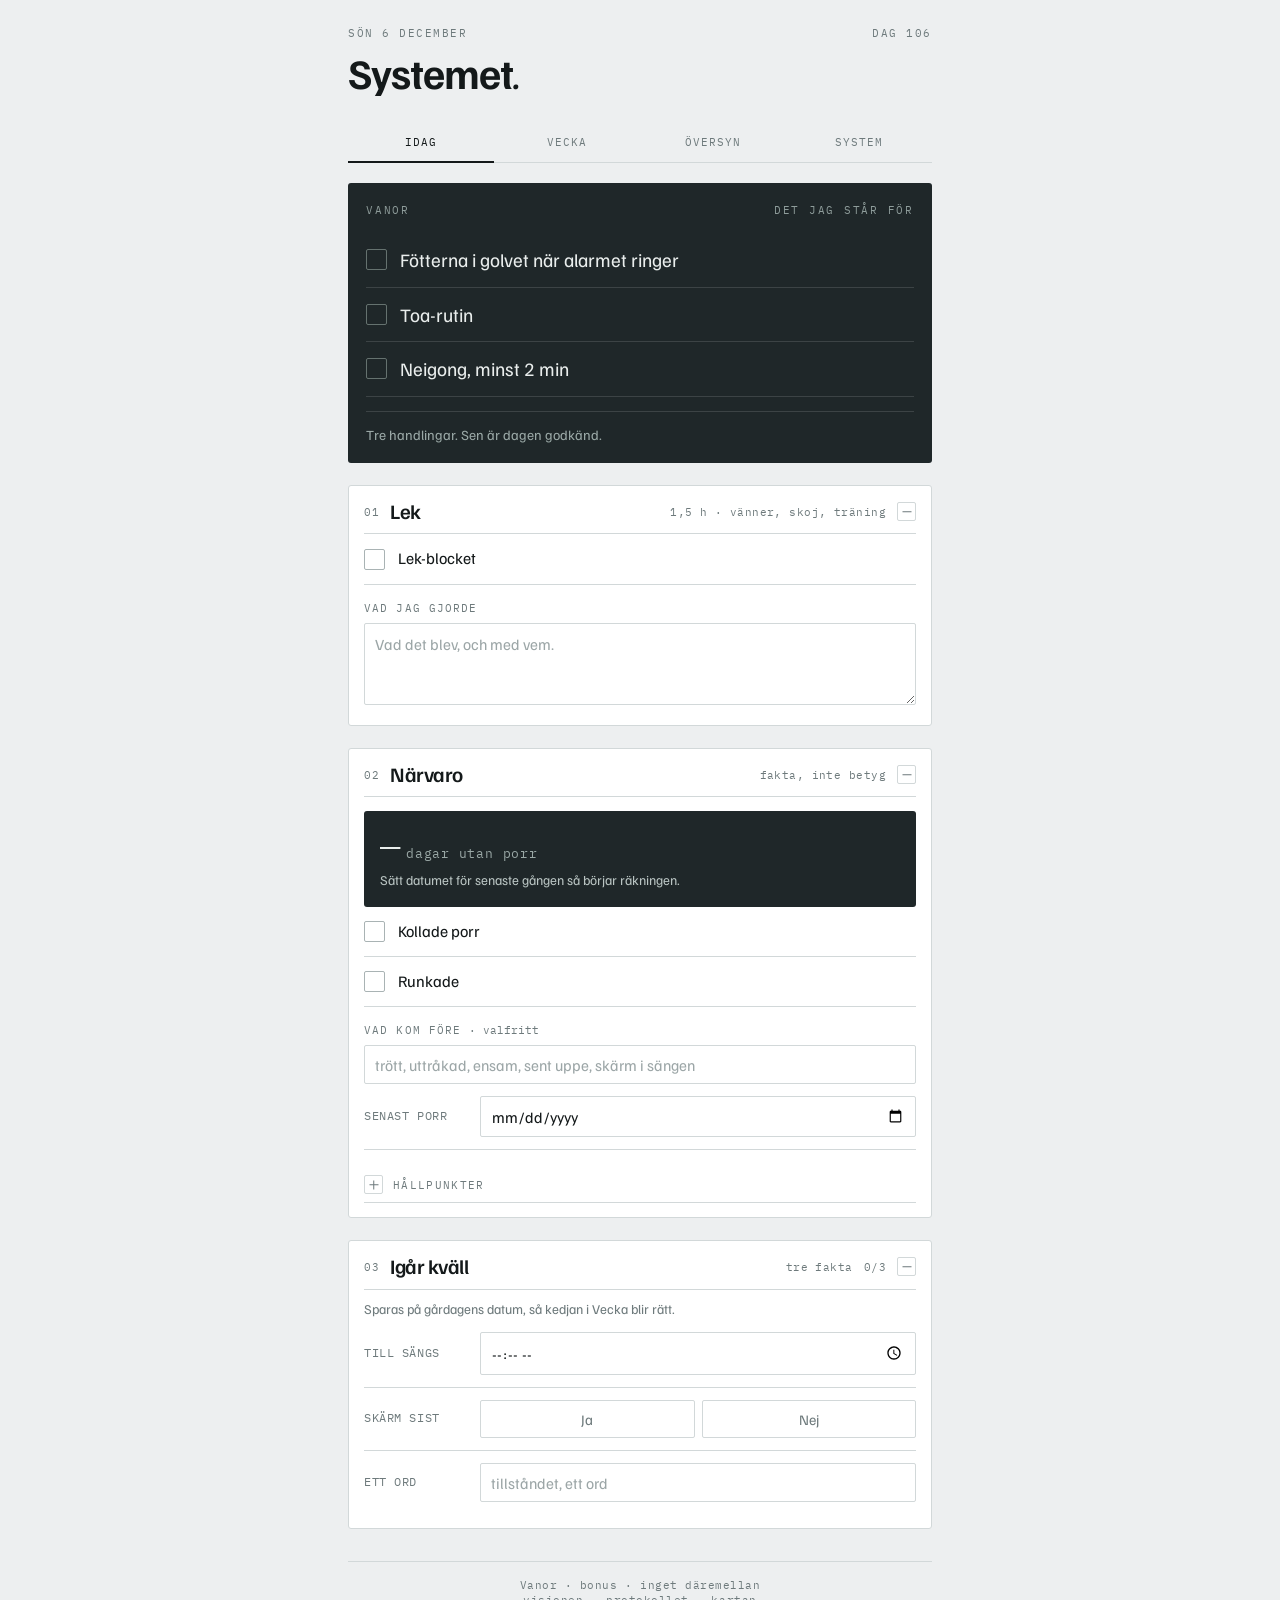
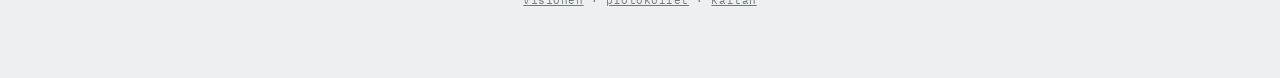
==== commit 74e85c03: "Visionen och Protokollet — två nya sidor bredvid appen vision.html: de elva målen med hans egna varf" ====
--- a/index.html
+++ b/index.html
@@ -344,7 +344,9 @@
 </div>
 
 <footer>Vanor · bonus · inget däremellan<br>
-<a href="karta.html" style="color:var(--muted)">kartan över hur allt hänger ihop</a></footer>
+<a href="vision.html" style="color:var(--muted)">visionen</a> ·
+<a href="protokoll.html" style="color:var(--muted)">protokollet</a> ·
+<a href="karta.html" style="color:var(--muted)">kartan</a></footer>
 </div>
 
 <script>
@@ -652,11 +654,13 @@
 function synkaSenare(){
   if(!sys.synk.url||!sys.synk.fras||!synkKlar)return;
   clearTimeout(synkTimer);synkTimer=setTimeout(()=>skickaUpp(true),4000);}
-async function remoteTid(){
+async function fjarrInfo(){
   try{const j=await fetch(sys.synk.url).then(x=>x.json());
-    if(!j||!j.data)return 0;
-    return (JSON.parse(await dekryptera(j.data,sys.synk.fras)).uppdaterad)||0;
-  }catch(e){return -1;}}
+    if(!j||!j.data)return {tid:0,dagar:0};
+    const o=JSON.parse(await dekryptera(j.data,sys.synk.fras));
+    return {tid:o.uppdaterad||0,dagar:Object.keys(o.dagar||{}).length};
+  }catch(e){return {tid:-1,dagar:-1};}}
+async function remoteTid(){return (await fjarrInfo()).tid;}
 function lokalTid(){try{return (JSON.parse(S.get('meta')||'{}').uppdaterad)||0;}catch(e){return 0;}}
 
 function lasSynkFalt(){
@@ -674,13 +678,20 @@
   if(!sys.synk.url||!sys.synk.fras){if(!tyst)synkSaknas();return;}
   if(!window.crypto||!crypto.subtle){if(!tyst)kvittera('synkSaved','Kryptering kräver https');return;}
   try{
-    const rt=await remoteTid();
+    const fjarr=await fjarrInfo(), rt=fjarr.tid;
+    const minaDagar=S.keys('day:').length;
+    // Tidsstämpeln ensam räcker inte. En enhet med färre dagar än molnet är nästan
+    // alltid en gammal flik som ligger kvar öppen — den får aldrig krympa molnkopian.
+    const krymper=fjarr.dagar>minaDagar;
     if(tyst){
-      // en tyst synk skriver aldrig över något nyare — då är den andra enheten före
       if(rt>lokalTid()){kvittera('synkSaved','Nyare data finns uppe — tryck Hämta ner nu');return;}
+      if(krymper){kvittera('synkSaved','Molnet har '+fjarr.dagar+' dagar, den här enheten '+minaDagar+
+        ' — skickar inte upp');ritaSys();return;}
     }else{
       if(rt===-1&&!confirm('Kunde inte läsa det som ligger uppe — fel lösenord, eller inget uppe än. Skriva över det?'))return;
       if(rt>lokalTid()&&!confirm('Det som ligger uppe är nyare än det här. Skriva över det?'))return;
+      if(krymper&&!confirm('Molnkopian har '+fjarr.dagar+' dagar, den här enheten har '+minaDagar+
+        '. Skickar du upp försvinner mellanskillnaden. Fortsätta?'))return;
     }
     const data=await kryptera(JSON.stringify(helaState()),sys.synk.fras);
     const r=await fetch(sys.synk.url,{method:'POST',headers:{'Content-Type':'text/plain;charset=utf-8'},
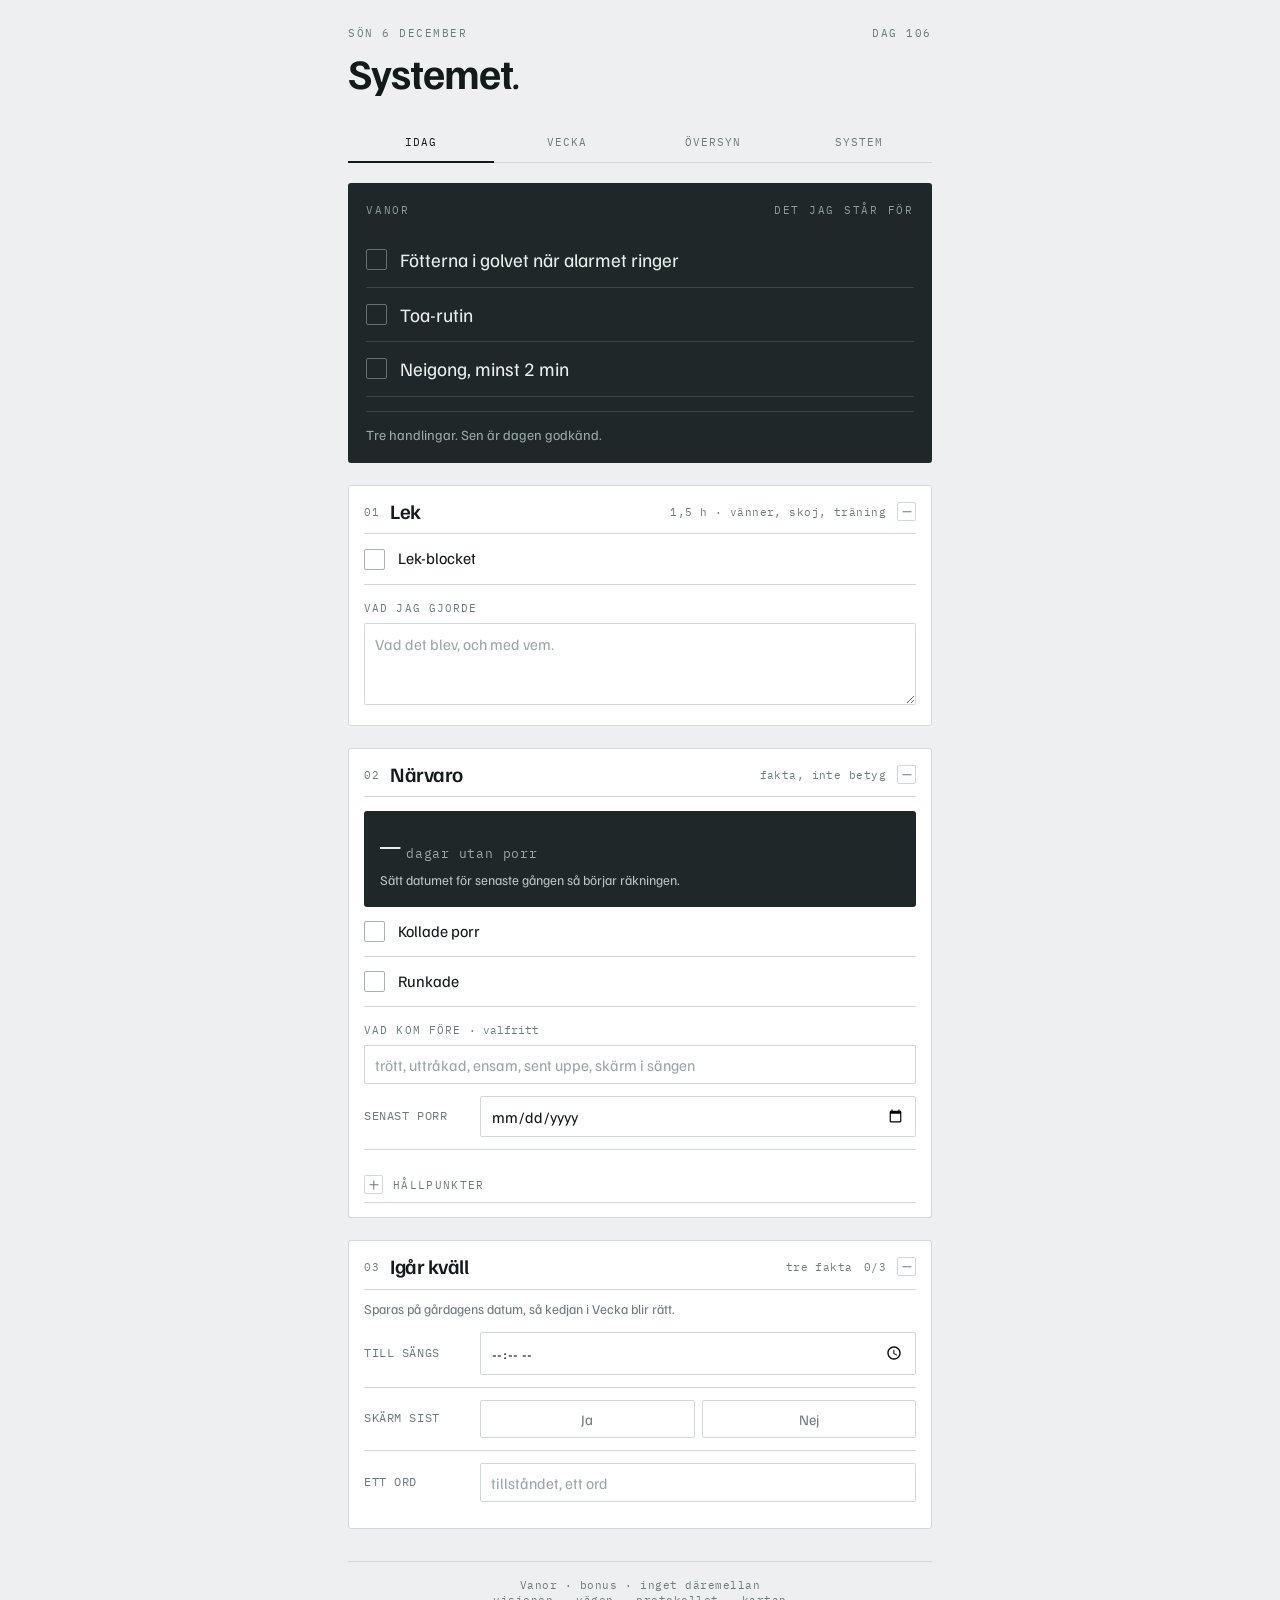
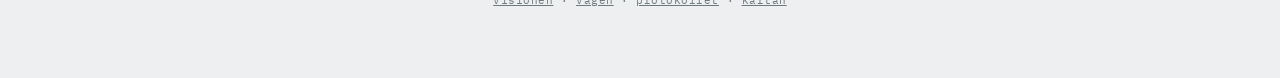
==== commit 1ee29b41: "Vägen — roadmap från vanor till mål, på tre klockor Han bad om en linje från 'en vana varannan vecka" ====
--- a/index.html
+++ b/index.html
@@ -345,6 +345,7 @@
 
 <footer>Vanor · bonus · inget däremellan<br>
 <a href="vision.html" style="color:var(--muted)">visionen</a> ·
+<a href="vagen.html" style="color:var(--muted)">vägen</a> ·
 <a href="protokoll.html" style="color:var(--muted)">protokollet</a> ·
 <a href="karta.html" style="color:var(--muted)">kartan</a></footer>
 </div>
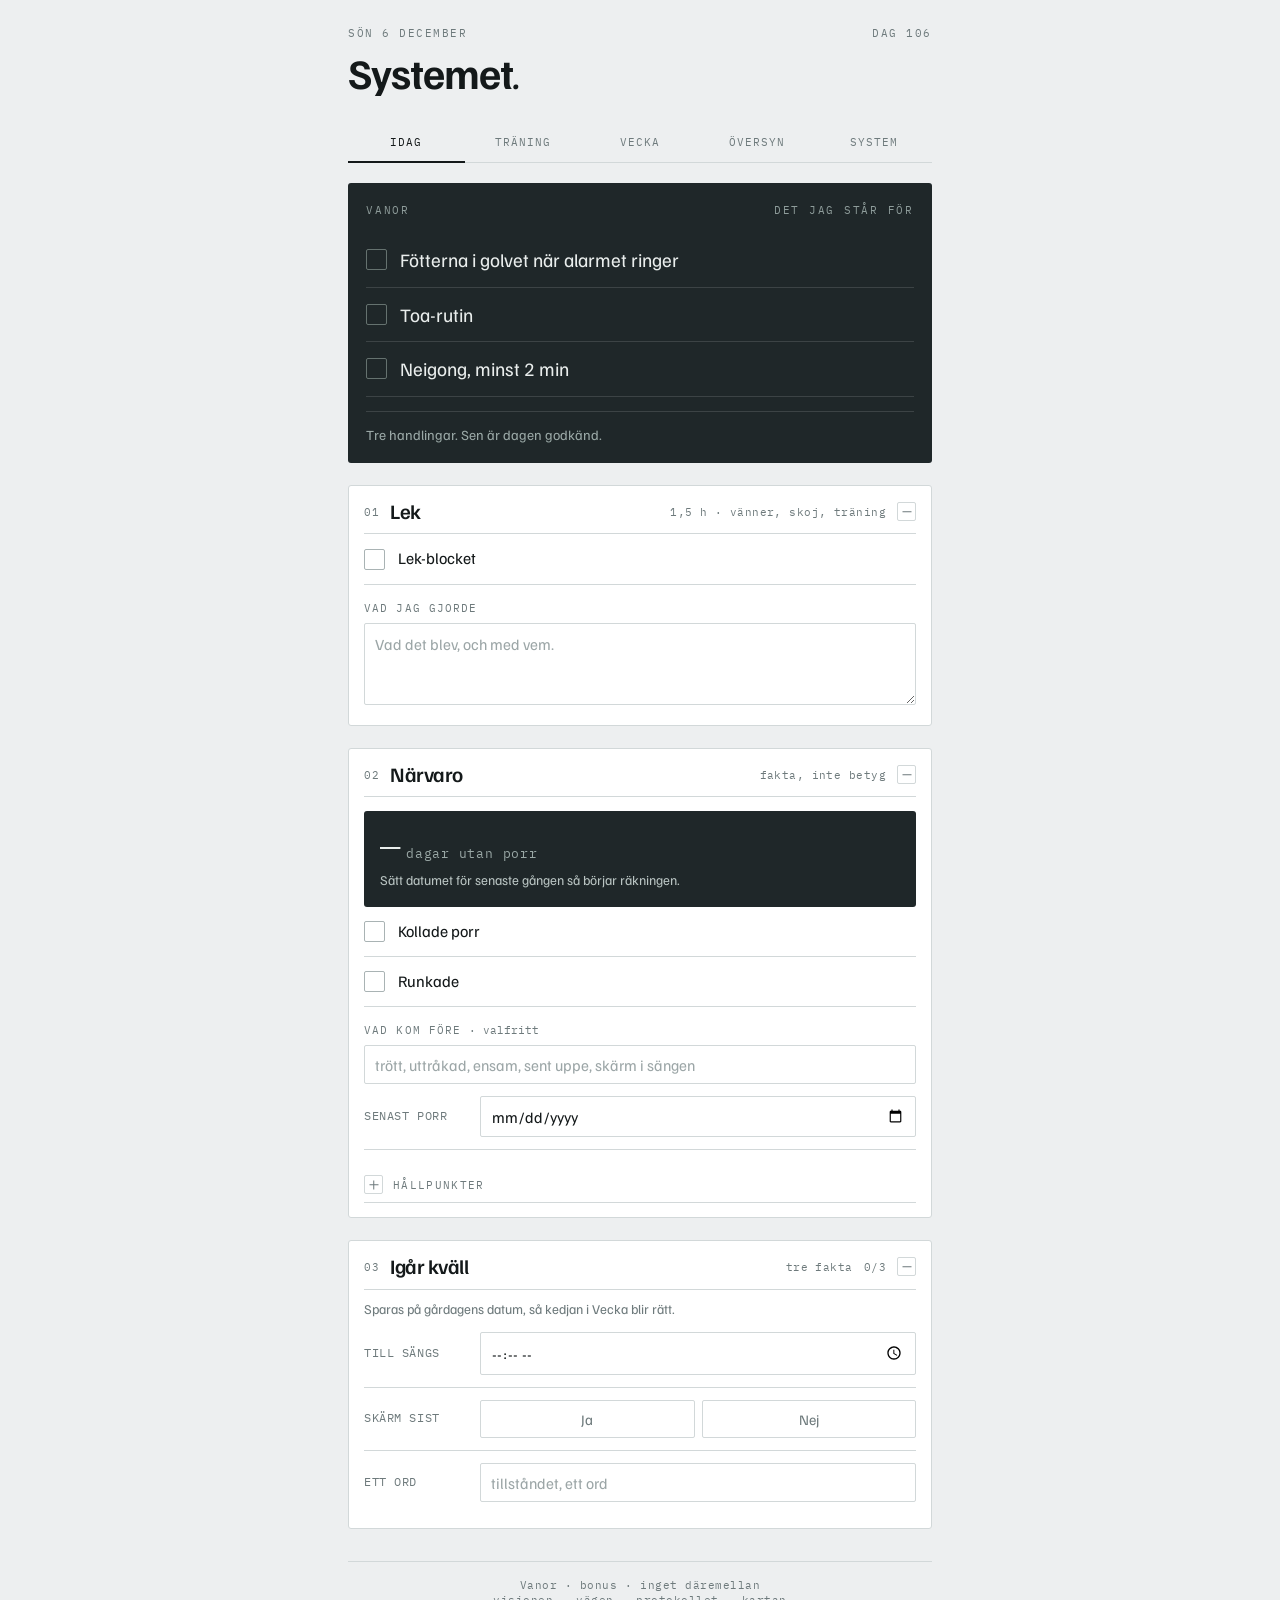
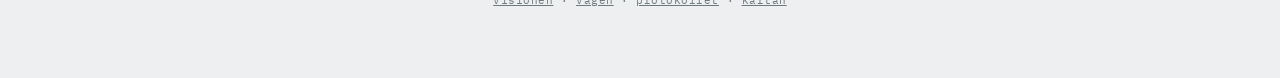
==== commit 394acfb3: "Träning — Starting Strength-logg som egen flik Ny flik Träning med pass A/B, uppvärmning, skivor per" ====
--- a/index.html
+++ b/index.html
@@ -166,6 +166,7 @@
   font-size:10.5px;color:var(--muted);letter-spacing:.05em;text-align:center;padding-bottom:10px}
 @media (prefers-reduced-motion:reduce){*{transition:none!important}}
 </style>
+<link rel="stylesheet" href="trana.css?v=1">
 </head>
 <body>
 <div class="wrap">
@@ -177,6 +178,7 @@
 
 <nav role="tablist">
   <button role="tab" aria-selected="true" data-tab="idag">Idag</button>
+  <button role="tab" aria-selected="false" data-tab="trana">Träning</button>
   <button role="tab" aria-selected="false" data-tab="vecka">Vecka</button>
   <button role="tab" aria-selected="false" data-tab="oversyn">Översyn</button>
   <button role="tab" aria-selected="false" data-tab="sys">System</button>
@@ -261,6 +263,8 @@
   </div>
 </div>
 
+<div id="tab-trana" class="hidden"></div>
+
 <div id="tab-vecka" class="hidden">
   <div class="block" style="margin-top:22px">
     <div class="blk-h"><span>Kedjan</span><span class="note">kväll → morgon</span></div>
@@ -350,6 +354,7 @@
 <a href="karta.html" style="color:var(--muted)">kartan</a></footer>
 </div>
 
+<script src="trana.js?v=1"></script>
 <script>
 /* ---------- lagring ---------- */
 const mem={},NYCK='enkel:';
@@ -524,8 +529,9 @@
 document.querySelectorAll('nav button').forEach(b=>{
   b.onclick=()=>{document.querySelectorAll('nav button').forEach(x=>x.setAttribute('aria-selected','false'));
     b.setAttribute('aria-selected','true');
-    ['idag','vecka','oversyn','sys'].forEach(t=>
+    ['idag','trana','vecka','oversyn','sys'].forEach(t=>
       document.getElementById('tab-'+t).classList.toggle('hidden',t!==b.dataset.tab));
+    if(b.dataset.tab==='trana'&&window.Trana)Trana.rita();
     if(b.dataset.tab==='vecka')ritaVecka();
     if(b.dataset.tab==='oversyn')ritaOversyn();
     if(b.dataset.tab==='sys')ritaSys();
@@ -551,6 +557,8 @@
     +rad('Toa-rutin',d=>prick(d.toa))
     +rad('Neigong',d=>prick(d.neigong))
     +rad('Lek',d=>prick(d.lek))
+    +'<tr><td class="row-lbl">Träning</td>'+dagar.map(x=>'<td'+(x.k===IDAG?' class="idag"':'')+'>'+
+      ((window.Trana&&Trana.passPa(x.k))||'—')+'</td>').join('')+'</tr>'
     +rad('Porr',d=>d.porr?'ja':'—')
     +rad('Runk',d=>d.runk?(d.narvaro===false?'ej närv':'närv'):'—')
     +rad('Ett ord',d=>d.ord?esc(d.ord):'·');
@@ -638,6 +646,7 @@
   const ut={uppdaterad:Date.now(),system:sysUt,dagar:{}};
   try{const m=JSON.parse(S.get('meta')||'{}');if(m.uppdaterad)ut.uppdaterad=m.uppdaterad;}catch(e){}
   S.keys('day:').forEach(k=>{ut.dagar[k]=S.get(k);});
+  const tr=S.get('trana');if(tr)ut.trana=tr;
   return ut;}
 function skrivState(o){
   if(o.system){
@@ -649,6 +658,11 @@
       S.set('system',JSON.stringify(ny));}
     else S.set('system',o.system);}
   for(const k in o.dagar){if(/^day:\d{4}-\d{2}-\d{2}$/.test(k))S.set(k,o.dagar[k]);}
+  if(typeof o.trana==='string'){
+    // träningen har egen tidsstämpel — den nyaste versionen vinner, inte den som kom sist
+    const lokal=S.get('trana');
+    const ny=window.Trana?Trana.valjNyast(lokal,o.trana):(lokal||o.trana);
+    if(ny&&ny!==lokal)S.set('trana',ny);}
   S.set('meta',JSON.stringify({uppdaterad:o.uppdaterad||Date.now()}));}
 
 let synkTimer=null,synkKlar=false;
@@ -794,6 +808,10 @@
 ladda();
 Object.keys(sys.fold).forEach(f=>satt(f,sys.fold[f]));
 rita();ritaSys();
+if(window.Trana)Trana.mount({rot:document.getElementById('tab-trana'),
+  las:()=>S.get('trana'),skriv:v=>{S.set('trana',v);rort();},
+  vidImport:()=>document.querySelector('nav button[data-tab="trana"]').click()});
+else document.getElementById('tab-trana').innerHTML='<div class="err">Träningsdelen kunde inte laddas. Kontrollera nätet och ladda om sidan.</div>';
 if(sys.synk.url&&sys.synk.fras)hamtaNer(false);
 
 // Appen ligger kvar öppen på telefonen. När du plockar upp den igen:
--- a/trana.css
+++ b/trana.css
@@ -0,0 +1,148 @@
+/* Träning — stilen för träningsfliken (index.html) och den egna sidan (trana.html).
+   Använder Systemets färger (--paper, --ink, --pine …) och har reserver om de saknas. */
+
+.tr{
+  --tr-ground:var(--ground,#1F2729);--tr-ink:var(--ink,#14191A);--tr-muted:var(--muted,#6E7A7C);
+  --tr-line:var(--line,#D2D8D9);--tr-pine:var(--pine,#2F5A4C);--tr-pine-lit:var(--pine-lit,#5FA98E);
+  --tr-rust:#8A4A3C;--tr-steel:#A9B3B4;--tr-plate-light:#5C6769;
+  --tr-mono:"IBM Plex Mono",ui-monospace,Menlo,monospace;
+  --tr-sans:"Familjen Grotesk",system-ui,-apple-system,sans-serif;
+}
+.tr button{font-family:var(--tr-sans);-webkit-tap-highlight-color:transparent}
+.tr button:focus-visible,.tr summary:focus-visible,.tr input:focus-visible{outline:2px solid var(--tr-pine);outline-offset:2px}
+
+/* Mörka rutan överst: dagens pass */
+.tr-golv{background:var(--tr-ground);color:#E9EDEC;margin:20px 0 0;padding:20px 18px 18px;border-radius:3px}
+.tr-golv-lbl{font-family:var(--tr-mono);font-size:11px;letter-spacing:.16em;text-transform:uppercase;color:#8E9C9A;
+  display:flex;justify-content:space-between;gap:12px;margin-bottom:12px}
+.tr-golv h2{font-size:clamp(28px,8vw,36px);line-height:1;margin:0;font-weight:700;letter-spacing:-.025em}
+.tr-golv-lyft{list-style:none;margin:14px 0 0;padding:0}
+.tr-golv-lyft li{display:flex;justify-content:space-between;gap:12px;padding:9px 0;border-top:1px solid rgba(255,255,255,.13);font-size:16px}
+.tr-golv-lyft b{font-family:var(--tr-mono);font-weight:500;font-variant-numeric:tabular-nums;white-space:nowrap}
+.tr-golv-lyft .saknas{font-family:var(--tr-sans);font-weight:400;color:#9AA8A6}
+.tr-golv-status{margin-top:4px;padding-top:12px;border-top:1px solid rgba(255,255,255,.13);font-size:14px;color:#9AA8A6;line-height:1.45}
+.tr-golv-status.klart{color:var(--tr-pine-lit)}
+.tr-lank{background:none;border:0;padding:10px 0 0;color:#C9D3D1;font-size:14px;cursor:pointer;
+  text-decoration:underline;text-underline-offset:3px}
+
+/* Sammanfattning efter avslutat pass */
+.tr-fira{background:var(--tr-pine);color:#fff;border-radius:3px;padding:14px 15px;margin-top:12px}
+.tr-fira h3{margin:0 0 8px;font-size:17px;font-weight:600}
+.tr-fira ul{list-style:none;margin:0;padding:0}
+.tr-fira li{display:grid;grid-template-columns:minmax(0,1fr) auto;gap:1px 12px;padding:6px 0;border-top:1px solid rgba(255,255,255,.2)}
+.tr-fira li b{font-family:var(--tr-mono);font-weight:500;font-variant-numeric:tabular-nums}
+.tr-fira li small{grid-column:1 / -1;font-size:13px;opacity:.85}
+.tr-fira .tr-lank{color:#fff}
+
+/* Ett block per lyft */
+.tr-block{background:#fff;border:1px solid var(--tr-line);border-radius:3px;padding:0 15px 6px;margin-top:22px}
+.tr-blk-h{display:flex;justify-content:space-between;align-items:baseline;gap:10px;flex-wrap:wrap;
+  padding:15px 0 9px;border-bottom:1px solid var(--tr-line)}
+.tr-t{font-size:20.5px;font-weight:600;letter-spacing:-.025em;line-height:1.05}
+.tr-note{font-family:var(--tr-mono);font-size:11px;letter-spacing:.04em;color:var(--tr-muted)}
+.tr-last{display:flex;align-items:center;justify-content:space-between;gap:12px;padding:14px 0 6px}
+.tr-kg{font-family:var(--tr-mono);font-size:38px;letter-spacing:-.03em;line-height:1;font-variant-numeric:tabular-nums}
+.tr-kg small{font-size:13px;letter-spacing:.06em;color:var(--tr-muted);margin-left:6px}
+.tr-adj{display:flex;gap:7px}
+.tr-adj button{width:44px;height:40px;border:1px solid var(--tr-line);background:#fff;border-radius:2px;
+  font-size:20px;line-height:1;color:var(--tr-ink);cursor:pointer}
+.tr-adj button:disabled{opacity:.35;cursor:not-allowed}
+.tr-sida{display:flex;align-items:center;justify-content:space-between;gap:12px;padding-bottom:10px;
+  border-bottom:1px solid var(--tr-line);font-size:14px;color:var(--tr-muted)}
+.tr-sida b{font-family:var(--tr-mono);font-weight:500;color:var(--tr-ink)}
+.tr-stang{width:112px;height:44px;flex:none}
+.tr-tom{padding:12px 0 10px;font-size:14.5px;line-height:1.5}
+.tr-tom p{margin:0 0 12px}
+
+/* Seten */
+.tr-sets{list-style:none;margin:0;padding:0}
+.tr-set{display:grid;grid-template-columns:3.1rem minmax(0,1fr) 6.6rem 2.75rem;align-items:center;gap:8px;
+  padding:8px 0;border-bottom:1px solid var(--tr-line);min-height:58px}
+.tr-set:last-child{border-bottom:0}
+.tr-tag{font-family:var(--tr-mono);font-size:10.5px;letter-spacing:.08em;text-transform:uppercase;color:var(--tr-muted);line-height:1.2}
+.tr-tag em{display:block;font-style:normal;color:var(--tr-ink);font-size:13px;letter-spacing:0;margin-top:2px}
+.tr-v{display:flex;flex-direction:column;min-width:0}
+.tr-v b{font-weight:600;font-variant-numeric:tabular-nums;white-space:nowrap}
+.tr-v small{font-size:12.5px;color:var(--tr-muted);line-height:1.3}
+.tr-set.uppv .tr-v b{font-weight:400}
+.tr-set.gjord .tr-v b,.tr-set.gjord .tr-r{color:var(--tr-muted)}
+.tr-r{text-align:center;font-family:var(--tr-mono);font-size:14px;font-variant-numeric:tabular-nums}
+.tr-set.ok .tr-r{color:var(--tr-pine)}
+.tr-set.fail .tr-r{color:var(--tr-rust)}
+.tr-step{display:grid;grid-template-columns:2.1rem minmax(0,1fr) 2.1rem;align-items:center;height:40px;
+  border:1px solid var(--tr-line);border-radius:2px;background:#fff}
+.tr-step button{height:100%;border:0;background:none;font-size:18px;color:var(--tr-ink);cursor:pointer;padding:0}
+.tr-step output{text-align:center;font-family:var(--tr-mono);font-size:17px;font-variant-numeric:tabular-nums}
+.tr-chk{width:2.75rem;height:2.75rem;border:1.5px solid var(--tr-steel);border-radius:2px;background:#fff;
+  position:relative;cursor:pointer;padding:0}
+.tr-chk.arb{border-color:var(--tr-ink)}
+.tr-chk:after{content:"";position:absolute;left:50%;top:44%;width:7px;height:14px;border:solid #fff;
+  border-width:0 2.5px 2.5px 0;transform:translate(-50%,-50%) rotate(42deg);opacity:0;transition:opacity .12s ease}
+.tr-chk[aria-pressed="true"]{background:var(--tr-ink);border-color:var(--tr-ink)}
+.tr-chk[aria-pressed="true"]:after{opacity:1}
+.tr-set.ok .tr-chk{background:var(--tr-pine);border-color:var(--tr-pine)}
+.tr-set.fail .tr-chk{background:var(--tr-rust);border-color:var(--tr-rust)}
+
+/* Avsluta */
+.tr-btn{display:block;width:100%;padding:13px;border:1px solid var(--tr-ink);background:var(--tr-ink);color:#fff;
+  border-radius:2px;cursor:pointer;font-size:15px;margin-top:22px}
+.tr-btn.ghost{background:none;color:var(--tr-ink);margin-top:10px}
+.tr-btn:disabled{opacity:.4;cursor:not-allowed}
+.tr-hint{font-size:13.5px;color:var(--tr-muted);margin:9px 0 0;line-height:1.45}
+.tr-reset{background:none;border:0;padding:12px 0 0;color:var(--tr-muted);font-size:13.5px;cursor:pointer;
+  text-decoration:underline;text-underline-offset:3px}
+
+/* Fällbara delar: historik, regler, backup */
+.tr-fold{margin-top:22px}
+.tr-fold>summary{display:flex;align-items:center;gap:10px;padding:11px 0 8px;border-bottom:1px solid var(--tr-line);
+  font-family:var(--tr-mono);font-size:11px;letter-spacing:.12em;text-transform:uppercase;color:var(--tr-muted);
+  cursor:pointer;list-style:none}
+.tr-fold>summary::-webkit-details-marker{display:none}
+.tr-fold>summary .spc{flex:1}
+.tr-fold>summary .cnt{letter-spacing:.04em;text-transform:none}
+.tr-pm{flex:none;width:19px;height:19px;border:1px solid var(--tr-line);border-radius:2px;position:relative;background:#fff}
+.tr-pm:before,.tr-pm:after{content:"";position:absolute;background:var(--tr-muted);left:50%;top:50%;transform:translate(-50%,-50%)}
+.tr-pm:before{width:9px;height:1.5px}
+.tr-pm:after{width:1.5px;height:9px;transition:opacity .15s ease}
+.tr-fold[open] .tr-pm:after{opacity:0}
+.tr-hist{list-style:none;margin:0;padding:0}
+.tr-hist li{padding:11px 0;border-bottom:1px solid var(--tr-line)}
+.tr-hist .dt{font-family:var(--tr-mono);font-size:10.5px;letter-spacing:.08em;text-transform:uppercase;color:var(--tr-muted)}
+.tr-hist p{margin:5px 0 0;font-size:14px;font-variant-numeric:tabular-nums}
+.tr-hist .f{color:var(--tr-rust);font-weight:600}
+.tr-regler{margin:12px 0 0;padding-left:18px;font-size:14.5px;line-height:1.5;max-width:65ch}
+.tr-regler li{margin-bottom:8px}
+.tr-tom-lista{font-size:13.5px;color:var(--tr-muted);margin:10px 0 0}
+
+/* Startvikter och backup */
+.tr-field{display:flex;align-items:center;gap:12px;padding:12px 0;border-bottom:1px solid var(--tr-line)}
+.tr-field .lbl{flex:none;width:104px;font-family:var(--tr-mono);font-size:11.5px;letter-spacing:.05em;
+  text-transform:uppercase;color:var(--tr-muted)}
+.tr-field input{flex:1;min-width:0;width:100%;font-family:var(--tr-sans);font-size:16px;color:var(--tr-ink);background:#fff;
+  border:1px solid var(--tr-line);border-radius:2px;padding:9px 10px;text-align:right}
+.tr-field input:focus{outline:0;border-color:var(--tr-ink)}
+.tr-pair{display:flex;gap:7px;flex:1}
+.tr-pair button{flex:1;padding:9px 4px;border:1px solid var(--tr-line);background:#fff;border-radius:2px;
+  font-size:14.5px;color:var(--tr-muted);cursor:pointer}
+.tr-pair button[aria-pressed="true"]{background:var(--tr-ink);border-color:var(--tr-ink);color:#fff}
+.tr textarea{width:100%;margin-top:10px;font-family:var(--tr-mono);font-size:12px;color:var(--tr-ink);background:#fff;
+  border:1px solid var(--tr-line);border-radius:2px;padding:9px 10px;min-height:84px;resize:vertical}
+.tr-saved{font-family:var(--tr-mono);font-size:11px;color:var(--tr-pine);text-align:center;margin-top:9px;min-height:15px;letter-spacing:.06em}
+
+/* Vilotimern, dockad längst ner */
+.tr-timer{position:fixed;left:0;right:0;bottom:0;z-index:20;background:var(--tr-ground);color:#E9EDEC;
+  padding:0 18px calc(12px + env(safe-area-inset-bottom,0px))}
+.tr-timer[hidden]{display:none}
+.tr-t-spar{height:3px;background:rgba(255,255,255,.13);margin:0 -18px}
+.tr-t-fyll{height:100%;width:0;background:var(--tr-pine-lit);transition:width .25s linear}
+.tr-t-rad{max-width:620px;margin:10px auto 0;display:grid;grid-template-columns:minmax(0,1fr) auto auto;gap:14px;align-items:center}
+.tr-t-lbl{font-size:14px;line-height:1.3;min-width:0}
+.tr-t-lbl small{display:block;font-family:var(--tr-mono);font-size:10.5px;letter-spacing:.08em;text-transform:uppercase;color:#8E9C9A;margin-top:3px}
+.tr-t-tid{font-family:var(--tr-mono);font-size:30px;letter-spacing:-.02em;font-variant-numeric:tabular-nums;line-height:1}
+.tr-t-stopp{background:none;border:1px solid rgba(255,255,255,.25);color:#E9EDEC;border-radius:2px;padding:9px 12px;
+  font-family:var(--tr-mono)!important;font-size:11px;letter-spacing:.1em;text-transform:uppercase;cursor:pointer}
+.tr-timer.redo .tr-t-tid{color:var(--tr-pine-lit)}
+body.tr-timer-pa{padding-bottom:120px!important}
+
+@media (max-width:360px){.tr-set{grid-template-columns:2.8rem minmax(0,1fr) 6.2rem 2.6rem;gap:6px}.tr-kg{font-size:32px}}
+@media (prefers-reduced-motion:reduce){.tr-t-fyll,.tr-chk:after,.tr-pm:after{transition:none}}
